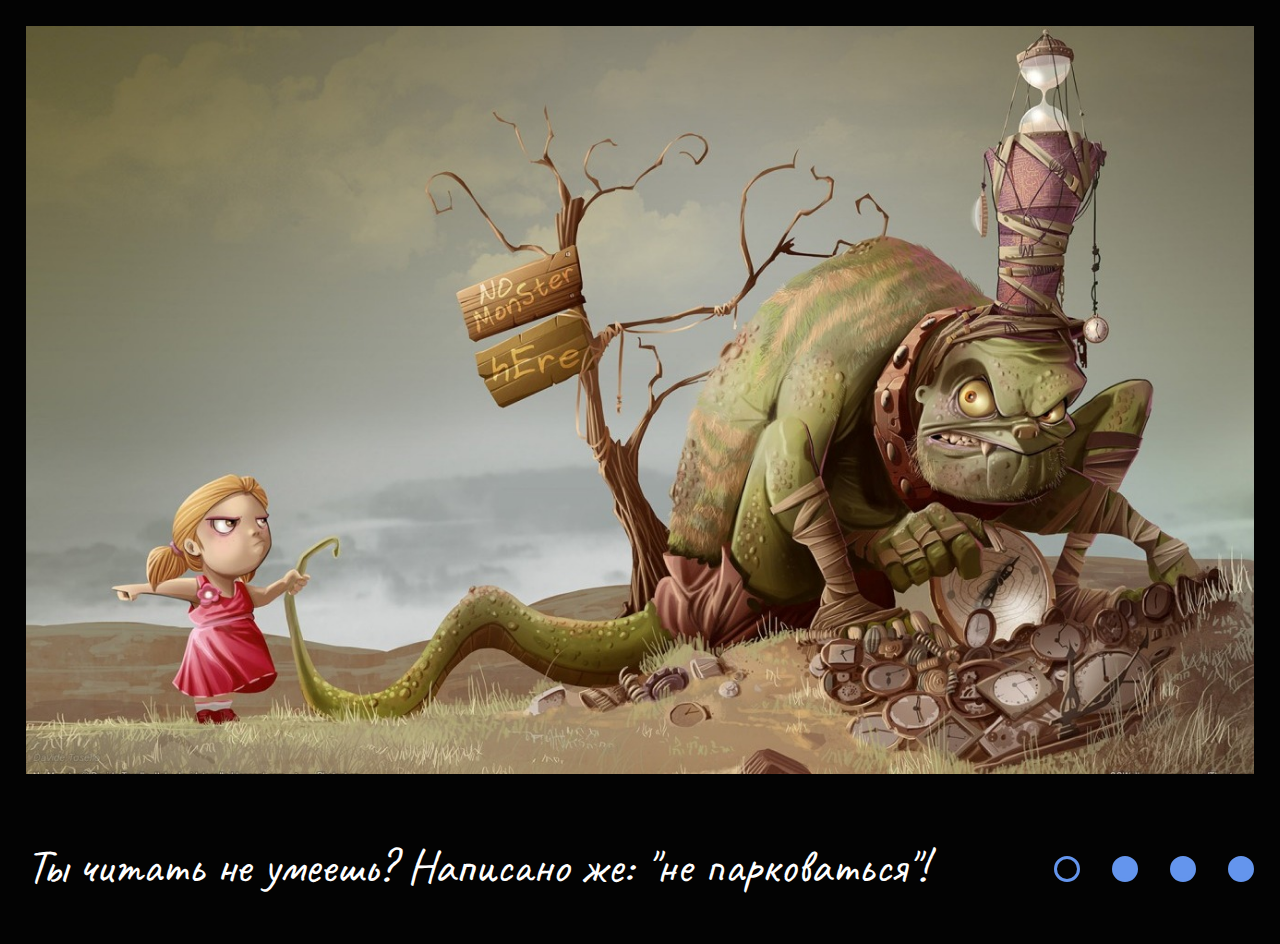
==== index.html @ 65b99935 "feat: add project" ====
<!DOCTYPE html>
<html lang="en">
  <head>
    <meta charset="UTF-8" />
    <meta http-equiv="X-UA-Compatible" content="IE=edge" />
    <meta name="viewport" content="width=device-width, initial-scale=1.0" />
    <link rel="stylesheet" href="style.css" />
    <link rel="preconnect" href="https://fonts.googleapis.com" />
    <link rel="preconnect" href="https://fonts.gstatic.com" crossorigin />
    <link
      href="https://fonts.googleapis.com/css2?family=Caveat&display=swap"
      rel="stylesheet"
    />
    <title>cssMemSlider</title>
  </head>
  <body>
    <body>
      <div class="container">
        <div class="inside-container">
          <img class="image" src="./assets/img/noparking.jpg" alt="image" />
        </div>
        <div class="bottom-part">
          <p>Ты читать не умеешь? Написано же: "не парковаться"!</p>
          <div class="controls">
            <input type="radio" name="radio-button" id="id-noparking" checked />
            <label for="id-noparking"></label>
            <input type="radio" name="radio-button" id="id-low" />
            <label for="id-low"></label>
            <input type="radio" name="radio-button" id="id-ktulhu" />
            <label for="id-ktulhu"></label>
            <input type="radio" name="radio-button" id="id-hello" />
            <label for="id-hello"></label>
          </div>
        </div>
      </div>
    </body>
  </body>
</html>
---- style.css ----
:root{
    --cl-white:#ffffff;
    --cl-dark:#030303;
    --cl-blue:#6495ed;
 
}

body{
    margin: 0 auto;
    padding: 0;
    
    font-family: 'Caveat', cursive;
    font-size: 48px;
    color: var(--cl-white);
    

    background-color: var(--cl-dark);

    overflow: hidden;
    
}

.container{
    width: 100vw;
    height: 100vh;
    margin: 0 auto;
    padding: 2%;
    box-sizing: border-box;
    
}

.inside-container{
    
/*   width: calc(100vw - 5%);*/

/*    height: calc(100vh - 16px);*/

 /*   width: calc(100vw - 5%);*/

    
}

.image{
    margin: 0 auto;
    width: 100%;
}

.bottom-part {
    display: flex;
    justify-content: space-between;
}

.controls{
    display: flex;
    justify-content: space-between;

    margin: 48px 0 48px 10px;
    
    max-width: 200px;
    width: 100%;
}

/*radio*/
input{
    display: none;
}

label {
  
    user-select: none;
    cursor: pointer;
}

label:before{
    display: inline-block;
    left:0;
    content: "";

    width: 20px;
    height: 20px;

    background-color: var(--cl-blue);
    border: 3px solid var(--cl-blue);
    border-radius: 50%;
}

label:hover:before{
    background-color: var(--cl-white);
    border: 3px solid var(--cl-white);
}

input:checked + label:before {
    background-color:var(--cl-dark);
}    

/*radio*/
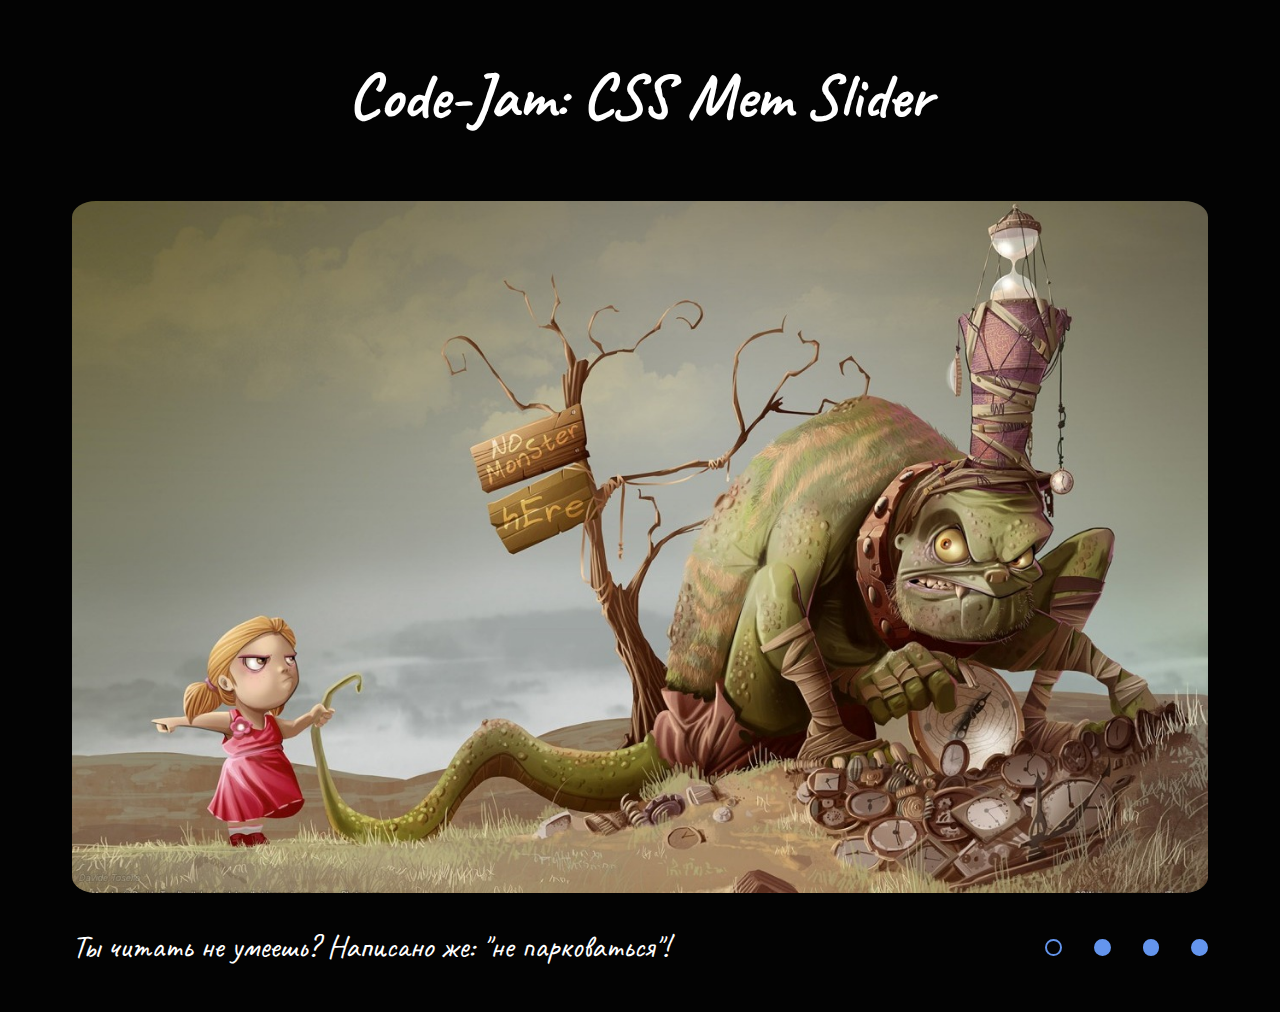
==== commit 292f2d68: "refactor: add styles" ====
--- a/index.html
+++ b/index.html
@@ -14,25 +14,70 @@
     <title>cssMemSlider</title>
   </head>
   <body>
-    <body>
-      <div class="container">
+    <div class="container">
+      <h1>Code-Jam: CSS Mem Slider</h1>
+      <div class="outside-container">
+        <input type="radio" name="radio-button" id="id-noparking" checked />
+        <input type="radio" name="radio-button" id="id-earth" />
+        <input type="radio" name="radio-button" id="id-flying" />
+        <input type="radio" name="radio-button" id="id-ktulhu" />
+
         <div class="inside-container">
-          <img class="image" src="./assets/img/noparking.jpg" alt="image" />
+          <img
+            src="./assets/img/noparking.jpg"
+            alt="image"
+            class="img"
+            width="1330"
+            height="810"
+            id="img-noparking"
+          />
+          <img
+            src="./assets/img/earth.jpg"
+            alt="image"
+            class="img"
+            width="1330"
+            height="810"
+            id="img-earth"
+          />
+          <img
+            src="./assets/img/flying.jpg"
+            alt="image"
+            class="img"
+            width="1330"
+            height="810"
+            id="img-flying"
+          />
+          <img
+            src="./assets/img/ktulhu.jpg"
+            alt="image"
+            class="img"
+            width="1330"
+            height="810"
+            id="img-ktulhu"
+          />
         </div>
-        <div class="bottom-part">
-          <p>Ты читать не умеешь? Написано же: "не парковаться"!</p>
-          <div class="controls">
-            <input type="radio" name="radio-button" id="id-noparking" checked />
-            <label for="id-noparking"></label>
-            <input type="radio" name="radio-button" id="id-low" />
-            <label for="id-low"></label>
-            <input type="radio" name="radio-button" id="id-ktulhu" />
-            <label for="id-ktulhu"></label>
-            <input type="radio" name="radio-button" id="id-hello" />
-            <label for="id-hello"></label>
-          </div>
+
+        <div class="controls">
+          <label for="id-noparking"> </label>
+          <label for="id-earth"> </label>
+          <label for="id-flying"> </label>
+          <label for="id-ktulhu"> </label>
+        </div>
+        <div class="sentences">
+          <p class="sentence" id="s-noparking">
+            Ты читать не умеешь? Написано же: "не парковаться"!
+          </p>
+          <p class="sentence" id="s-earth">
+            Приветствую вас, жители Марса! Эээ, мы же на Марсе?
+          </p>
+          <p class="sentence" id="s-flying">
+            Низковато пошли. Видать - к дождю...
+          </p>
+          <p class="sentence" id="s-ktulhu">
+            Слышал, вы меня все поминаете. Скучаете. Ну так я пришел!
+          </p>
         </div>
       </div>
-    </body>
+    </div>
   </body>
 </html>
--- a/style.css
+++ b/style.css
@@ -7,57 +7,76 @@
 
 body{
     margin: 0 auto;
-    padding: 0;
-    
+    padding: 1%;
+  
     font-family: 'Caveat', cursive;
-    font-size: 48px;
+    font-size: 2rem;
+
     color: var(--cl-white);
-    
-
     background-color: var(--cl-dark);
-
-    overflow: hidden;
-    
 }
 
 .container{
-    width: 100vw;
-    height: 100vh;
+    max-width: calc((100vh - 15%) / 0.6);
+    width: 100%;
     margin: 0 auto;
-    padding: 2%;
     box-sizing: border-box;
-    
+    padding-left: 2%;
+    padding-right: 2%;
+}
+
+h1{
+    text-align: center;
+}
+
+.outside-container{
+    max-width: calc((100vh - 15%) / 0.6 - 1%);
+    width: 100%;
+    max-height: calc(100vh - 15%);
+    height: 100%;
+    overflow: hidden; 
 }
 
 .inside-container{
-    
-/*   width: calc(100vw - 5%);*/
-
-/*    height: calc(100vh - 16px);*/
-
- /*   width: calc(100vw - 5%);*/
-
-    
-}
-
-.image{
-    margin: 0 auto;
-    width: 100%;
-}
-
-.bottom-part {
     display: flex;
-    justify-content: space-between;
+
+    margin:auto;
+    margin-top: 2%;
+    width: calc(100% *5);
+    height: 100%;
+}
+
+.img{
+    width: calc(100% / 5);
+    height: 100%;
+    margin:0;
+    object-fit: contain;
+    border-radius: 1.5rem/0.5em;
 }
 
 .controls{
     display: flex;
-    justify-content: space-between;
-
-    margin: 48px 0 48px 10px;
-    
-    max-width: 200px;
+    justify-content: flex-end;
+    column-gap: 2rem;
+    align-items: center;
+    z-index: 15;
+    margin: 2rem 0 1rem 0;
     width: 100%;
+}
+
+.sentences{
+    display: flex;
+    z-index: 0;
+    width: 400%;
+    margin-top: -5.5rem;
+}
+
+.sentence{
+    z-index: 0;
+    max-width: 100%;
+    width:80%;
+    margin-left: 0;
+    transition: transform 0.5s; 
 }
 
 /*radio*/
@@ -65,8 +84,8 @@
     display: none;
 }
 
-label {
-  
+label{
+    z-index: 15;
     user-select: none;
     cursor: pointer;
 }
@@ -74,23 +93,211 @@
 label:before{
     display: inline-block;
     left:0;
+    z-index: 15;
     content: "";
 
-    width: 20px;
-    height: 20px;
-
+    width: 0.8rem;
+    height: 0.8rem;
+ 
     background-color: var(--cl-blue);
-    border: 3px solid var(--cl-blue);
+    border: 0.15rem solid var(--cl-blue);
     border-radius: 50%;
 }
 
 label:hover:before{
     background-color: var(--cl-white);
-    border: 3px solid var(--cl-white);
-}
-
-input:checked + label:before {
-    background-color:var(--cl-dark);
-}    
-
-/*radio*/+    border: 0.15rem solid var(--cl-white);
+}
+
+#id-noparking:checked ~ .controls label:nth-of-type(1):before,
+#id-earth:checked ~ .controls label:nth-of-type(2):before,
+#id-flying:checked ~ .controls label:nth-of-type(3):before,
+#id-ktulhu:checked ~ .controls label:nth-of-type(4):before{
+    background-color: var(--cl-dark);   
+}
+
+/*radio*/
+
+
+/*animation*/
+
+.img{
+    z-index: 5;
+    opacity:0;
+    transition: transform 0.5s, opacity 0.5s; 
+}
+
+/*first input*/
+
+#img-noparking,#s-noparking{
+    opacity:1;
+}
+
+#id-noparking:checked ~ .sentences > #s-flying,
+#id-noparking:checked ~ .sentences > #s-ktulhu,
+#id-noparking:checked ~ .sentences > #s-earth{
+    z-index: 0;
+    opacity:0;
+}
+
+#id-earth:checked ~ .inside-container > #img-earth,
+#id-earth:checked ~ .sentences > #s-earth{
+    z-index: 10;
+    opacity:1;
+    transform: translateX(-100%);  
+}
+
+/*second input*/
+
+#id-earth:checked ~ .sentences > #s-noparking,
+#id-earth:checked ~ .sentences > #s-flying{
+    z-index: 0;
+    opacity:0;
+    transform: translateX(-100%); 
+}
+
+#id-earth:checked ~ .sentences > #s-ktulhu{
+    z-index: 0;
+    opacity:0;
+    transform: translateX(-200%); 
+}
+
+#id-earth:checked ~ .inside-container > #img-noparking,
+#id-earth:checked ~ .inside-container > #img-flying{
+    z-index: 5;
+    transform: translateX(-100%); 
+    opacity:0;
+}
+
+#id-earth:checked ~ .inside-container > #img-ktulhu{
+    z-index: 5;
+    transform: translateX(-200%); 
+    opacity:0;
+}
+    
+/*third input*/
+
+#id-flying:checked ~ .inside-container > #img-flying,
+#id-flying:checked ~ .sentences > #s-flying{
+   z-index: 10;
+    transform: translateX(-200%);  
+    opacity:1;
+}
+
+#id-flying:checked ~ .inside-container > #img-noparking,
+#id-flying:checked ~ .inside-container > #img-ktulhu{
+    z-index: 5;
+     transform: translateX(-100%); 
+     opacity:0;
+}
+
+#id-flying:checked ~ .inside-container > #img-earth{
+    z-index: 5;
+     transform: translateX(-200%); 
+     opacity:0;
+}
+
+#id-flying:checked ~ .sentences > #s-noparking,
+#id-flying:checked ~ .sentences > #s-ktulhu{
+    z-index: 0;
+    opacity:0;
+    transform: translateX(-100%); 
+}
+
+#id-flying:checked ~ .sentences > #s-earth{
+    z-index: 0;
+    opacity:0;
+    transform: translateX(-200%); 
+}
+
+/*forth input*/
+
+#id-ktulhu:checked ~ .inside-container > #img-ktulhu,
+#id-ktulhu:checked ~ .sentences > #s-ktulhu{
+    z-index: 10;
+    opacity:1;
+    transform: translateX(-300%);  
+}
+
+#id-ktulhu:checked ~ .inside-container > #img-noparking{
+    z-index: 5;
+    transform: translateX(-100%); 
+    opacity:0;
+}
+
+#id-ktulhu:checked ~ .inside-container > #img-earth{
+    z-index: 5;
+    transform: translateX(-200%); 
+    opacity:0;
+}
+
+#id-ktulhu:checked ~ .inside-container > #img-flying{
+    z-index: 5;
+     transform: translateX(-300%); 
+     opacity:0;
+}
+
+#id-ktulhu:checked ~ .sentences > #s-noparking{
+    z-index: 0;
+    opacity:0;
+    transform: translateX(-100%); 
+}
+
+#id-ktulhu:checked ~ .sentences > #s-earth{
+    z-index: 0;
+    opacity:0;
+    transform: translateX(-200%); 
+}
+
+#id-ktulhu:checked ~ .sentences > #s-flying{
+    z-index: 0;
+    opacity:0;
+    transform: translateX(-300%); 
+}
+
+/*adaptivity*/
+
+ @media (max-width: 1024px){
+ 
+  .sentences{  
+      margin-top: -5rem;
+      } 
+  .sentence{  
+    font-size: 1.7rem;
+  }  
+
+}
+
+@media (max-width: 768px){
+    .bottom-part {
+        flex-direction:column-reverse;
+        justify-content: space-between;
+        align-items: baseline;
+    }  
+
+   .controls{
+        justify-content: center;
+        margin: 0 auto;
+        margin-top: 1rem;
+        max-width: 15rem;
+    }
+
+    .sentences{  
+        margin-top: 0;
+      }
+      
+    .sentence{
+        max-width: 80%;
+    }  
+
+}
+
+@media (max-width: 600px){
+    h1{
+       font-size: 2rem; }  
+    .sentence{
+        max-width: 20%;
+        font-size: 1rem;
+    }  
+
+}
